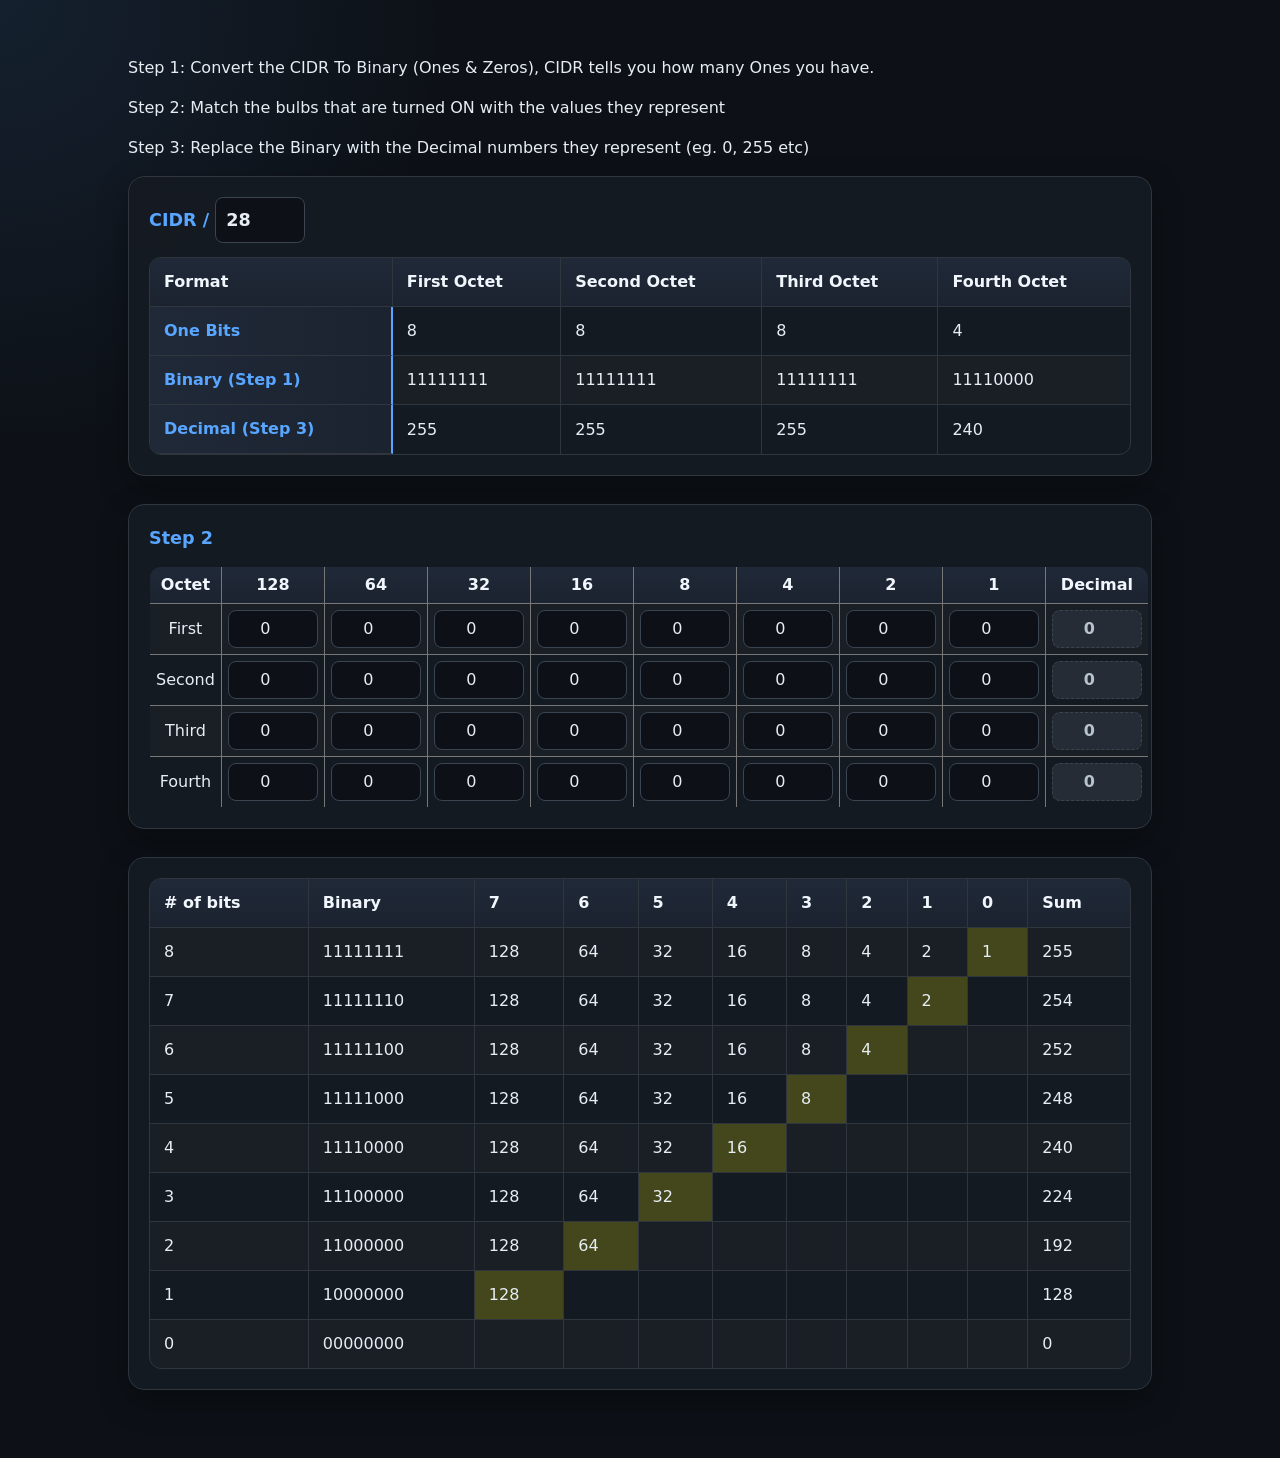
==== index.html @ d36b3829 "first commit" ====
<!DOCTYPE html>
<html lang="en">
<head>
  <meta charset="UTF-8" />
  <meta name="viewport" content="width=device-width, initial-scale=1.0" />
  <title>Subnetting</title>
  <style>
    :root {
      color-scheme: dark;
      --bg: #0d1117;
      --panel: #161b22;
      --panel-alt: #1f2630;
      --border: #30363d;
      --text: #e6edf3;
      --muted: #9da7b3;
      --accent: #58a6ff;
      --accent-soft: rgba(88, 166, 255, 0.14);
      --input-bg: #0d1117;
      --shadow: 0 12px 30px rgba(0, 0, 0, 0.35);
    }

    * {
      box-sizing: border-box;
    }

    body {
      margin: 0;
      min-height: 100vh;
      background:
        radial-gradient(circle at top left, rgba(88, 166, 255, 0.10), transparent 28rem),
        var(--bg);
      color: var(--text);
      font-family: Inter, ui-sans-serif, system-ui, -apple-system, BlinkMacSystemFont, "Segoe UI", sans-serif;
      line-height: 1.5;
      display: flex;
    }

    main {
      flex: 1;
      min-height: 0;
      padding-left: 10%;
      padding-right: 10%;
      width: min(1500px, calc(100% - 32px));
      margin: 40px auto;
    }

    h1 {
      margin: 0 0 8px;
      font-size: clamp(1.8rem, 4vw, 2.8rem);
      letter-spacing: -0.04em;
    }

    .subtitle {
      margin: 0 0 28px;
      color: var(--muted);
    }

    .table-card {
      margin-bottom: 28px;
      padding: 20px;
      overflow-x: auto;
      background: rgba(22, 27, 34, 0.94);
      border: 1px solid var(--border);
      border-radius: 16px;
      box-shadow: var(--shadow);
      backdrop-filter: blur(10px);
    }

    .table-card h2 {
      margin: 0 0 14px;
      font-size: 1.1rem;
      color: var(--accent);
    }

    table {
      width: 100%;
      min-width: 760px;
      border-collapse: separate;
      border-spacing: 0;
      overflow: hidden;
      border: 1px solid var(--border);
      border-radius: 12px;
    }

    th,
    td {
      padding: 12px 14px;
      border-right: 1px solid var(--border);
      border-bottom: 1px solid var(--border);
      text-align: left;
      white-space: nowrap;
    }

    th:last-child,
    td:last-child {
      border-right: 0;
    }

    tr:last-child td {
      border-bottom: 0;
    }

    thead th,
    tr:first-child th {
      background: linear-gradient(180deg, #202938, #1b2330);
      color: #f0f6fc;
      font-weight: 700;
    }

    tbody tr:nth-child(even) td {
      background: rgba(255, 255, 255, 0.018);
    }

    tbody tr:hover td {
      background: var(--accent-soft);
    }

    input[type="text"] {
      width: 100%;
      min-width: 90px;
      padding: 9px 10px;
      color: var(--text);
      background: var(--input-bg);
      border: 1px solid #3b4552;
      border-radius: 8px;
      outline: none;
      font: inherit;
      transition: border-color 150ms ease, box-shadow 150ms ease, background 150ms ease;
    }

    input[type="text"]:focus {
      border-color: var(--accent);
      box-shadow: 0 0 0 3px rgba(88, 166, 255, 0.16);
      background: #111821;
    }

    input[type="number"] {
      width: 100%;
      min-width: 90px;
      padding: 9px 10px;
      color: var(--text);
      background: var(--input-bg);
      border: 1px solid #3b4552;
      border-radius: 8px;
      outline: none;
      font: inherit;
      transition: border-color 150ms ease, box-shadow 150ms ease, background 150ms ease;
    }

    input[type="Number"]:focus {
      border-color: var(--accent);
      box-shadow: 0 0 0 3px rgba(88, 166, 255, 0.16);
      background: #111821;
    }

    input[readonly] {
      color: #b7c2cf;
      background: #252c35;
      border-style: dashed;
      cursor: not-allowed;
    }

    .status {
      font-weight: 700;
      color: #7ee787;
    }

    .muted {
      color: var(--muted);
    }

    @media (max-width: 700px) {
      main {
        width: min(100% - 20px, 1500px);
        margin: 20px auto;
      }

      .table-card {
        padding: 14px;
        border-radius: 12px;
      }

      th,
      td {
        padding: 10px;
      }
    }

    /* Javascript table changes */
    #binaryTable {
        border-collapse: collapse;
    }

    #binaryTable th,
    #binaryTable td {
        border: 1px solid #777;
        padding: 6px;
        text-align: center;
    }

    #binaryTable input {
        width: 42px;
        padding: 6px;
        text-align: center;
        box-sizing: border-box;
    }

    #binaryTable input[class="sum-input"] {
        appearance: textfield;
    }

    #binaryTable .sum-input {
        width: 60px;
        font-weight: bold;
    }

    #binaryTable .invalid-bit {
        background-color: #ffb3b3;
        border: 2px solid #c00000;
        color: #750000;
    }

    #binaryTable .invalid-sum {
        background-color: #ffdddd;
        color: #a00000;
    }
    /* Javascript table changes */
    tbody th[scope="row"] {
  background: linear-gradient(90deg, #202938, #1b2330);
  color: var(--accent);
  font-weight: 700;
  text-align: left;
  border-right: 2px solid var(--accent);
}
  </style>
</head>
<body>
  <main>
    <p>Step 1: Convert the CIDR To Binary (Ones & Zeros), CIDR tells you how many Ones you have.</p>
    <p>Step 2: Match the bulbs that are turned ON with the values they represent</p>
    <p>Step 3: Replace the Binary with the Decimal numbers they represent (eg. 0, 255 etc)</p>
    <section class="table-card">
    <h2>
        CIDR /
        <input
        id="cidrInput"
        type="number"
        min="0"
        max="32"
        step="1"
        value="28"
        aria-label="CIDR prefix length"
        style="width:10px"
        >
    </h2>

    <table aria-label="CIDR subnet mask summary">
        <thead>
        <tr>
            <th scope="col">Format</th>
            <th scope="col">First Octet</th>
            <th scope="col">Second Octet</th>
            <th scope="col">Third Octet</th>
            <th scope="col">Fourth Octet</th>
        </tr>
        </thead>

        <tbody>
        <tr>
            <th scope="row">One Bits</th>
            <td id="ones-0">8</td>
            <td id="ones-1">8</td>
            <td id="ones-2">8</td>
            <td id="ones-3">4</td>
        </tr>

        <tr>
            <th scope="row">Binary (Step 1)</th>
            <td id="binary-0">11111111</td>
            <td id="binary-1">11111111</td>
            <td id="binary-2">11111111</td>
            <td id="binary-3">11110000</td>
        </tr>

        <tr>
            <th scope="row">Decimal (Step 3)</th>
            <td id="decimal-0">255</td>
            <td id="decimal-1">255</td>
            <td id="decimal-2">255</td>
            <td id="decimal-3">240</td>
        </tr>
        </tbody>
    </table>
    </section>

    <section class="table-card">
      <h2>Step 2</h2>
      <div id="binaryTableContainer"></div>
    </section>

    <section class="table-card">
      <table aria-label="Monthly performance table">
        <tbody>
          <tr>
            <th># of bits</th>
            <th>Binary</th>
            <th>7</th>
            <th>6</th>
            <th>5</th>
            <th>4</th>
            <th>3</th>
            <th>2</th>
            <th>1</th>
            <th>0</th>
            <th>Sum</th>
          </tr>
          <tr>
            <td>8</td><td>11111111</td><td>128</td><td>64</td><td>32</td><td>16</td><td>8</td><td>4</td><td>2</td><td style="background: rgba(255, 255, 0, 0.2);">1</td><td>255</td>
          </tr>
          <tr>
            <td>7</td><td>11111110</td><td>128</td><td>64</td><td>32</td><td>16</td><td>8</td><td>4</td><td style="background: rgba(255, 255, 0, 0.2);">2</td><td></td><td>254</td>
          </tr>
          <tr>
            <td>6</td><td>11111100</td><td>128</td><td>64</td><td>32</td><td>16</td><td>8</td><td style="background: rgba(255, 255, 0, 0.2);">4</td><td></td><td></td><td>252</td>
          </tr>
          <tr>
            <td>5</td><td>11111000</td><td>128</td><td>64</td><td>32</td><td>16</td><td style="background: rgba(255, 255, 0, 0.2);">8</td><td></td><td></td><td></td><td>248</td>
          </tr>
          <tr>
            <td>4</td><td>11110000</td><td>128</td><td>64</td><td>32</td><td style="background: rgba(255, 255, 0, 0.2);">16</td><td></td><td></td><td></td><td></td><td>240</td>
          </tr>
          <tr>
            <td>3</td><td>11100000</td><td>128</td><td>64</td><td style="background: rgba(255, 255, 0, 0.2);">32</td><td></td><td></td><td></td><td></td><td></td><td>224</td>
          </tr>
          <tr>
            <td>2</td><td>11000000</td><td>128</td><td style="background: rgba(255, 255, 0, 0.2);">64</td><td></td><td></td><td></td><td></td><td></td><td></td><td>192</td>
          </tr>
          <tr>
            <td>1</td><td>10000000</td><td style="background: rgba(255, 255, 0, 0.2);">128</td><td></td><td></td><td></td><td></td><td></td><td></td><td></td><td>128</td>
          </tr>
          <tr>
            <td>0</td><td>00000000</td><td></td><td></td><td></td><td></td><td></td><td></td><td></td><td></td><td>0</td>
          </tr>
        </tbody>
      </table>
    </section>
  </main>
  <script src="script.js"></script>
</body>
</html>
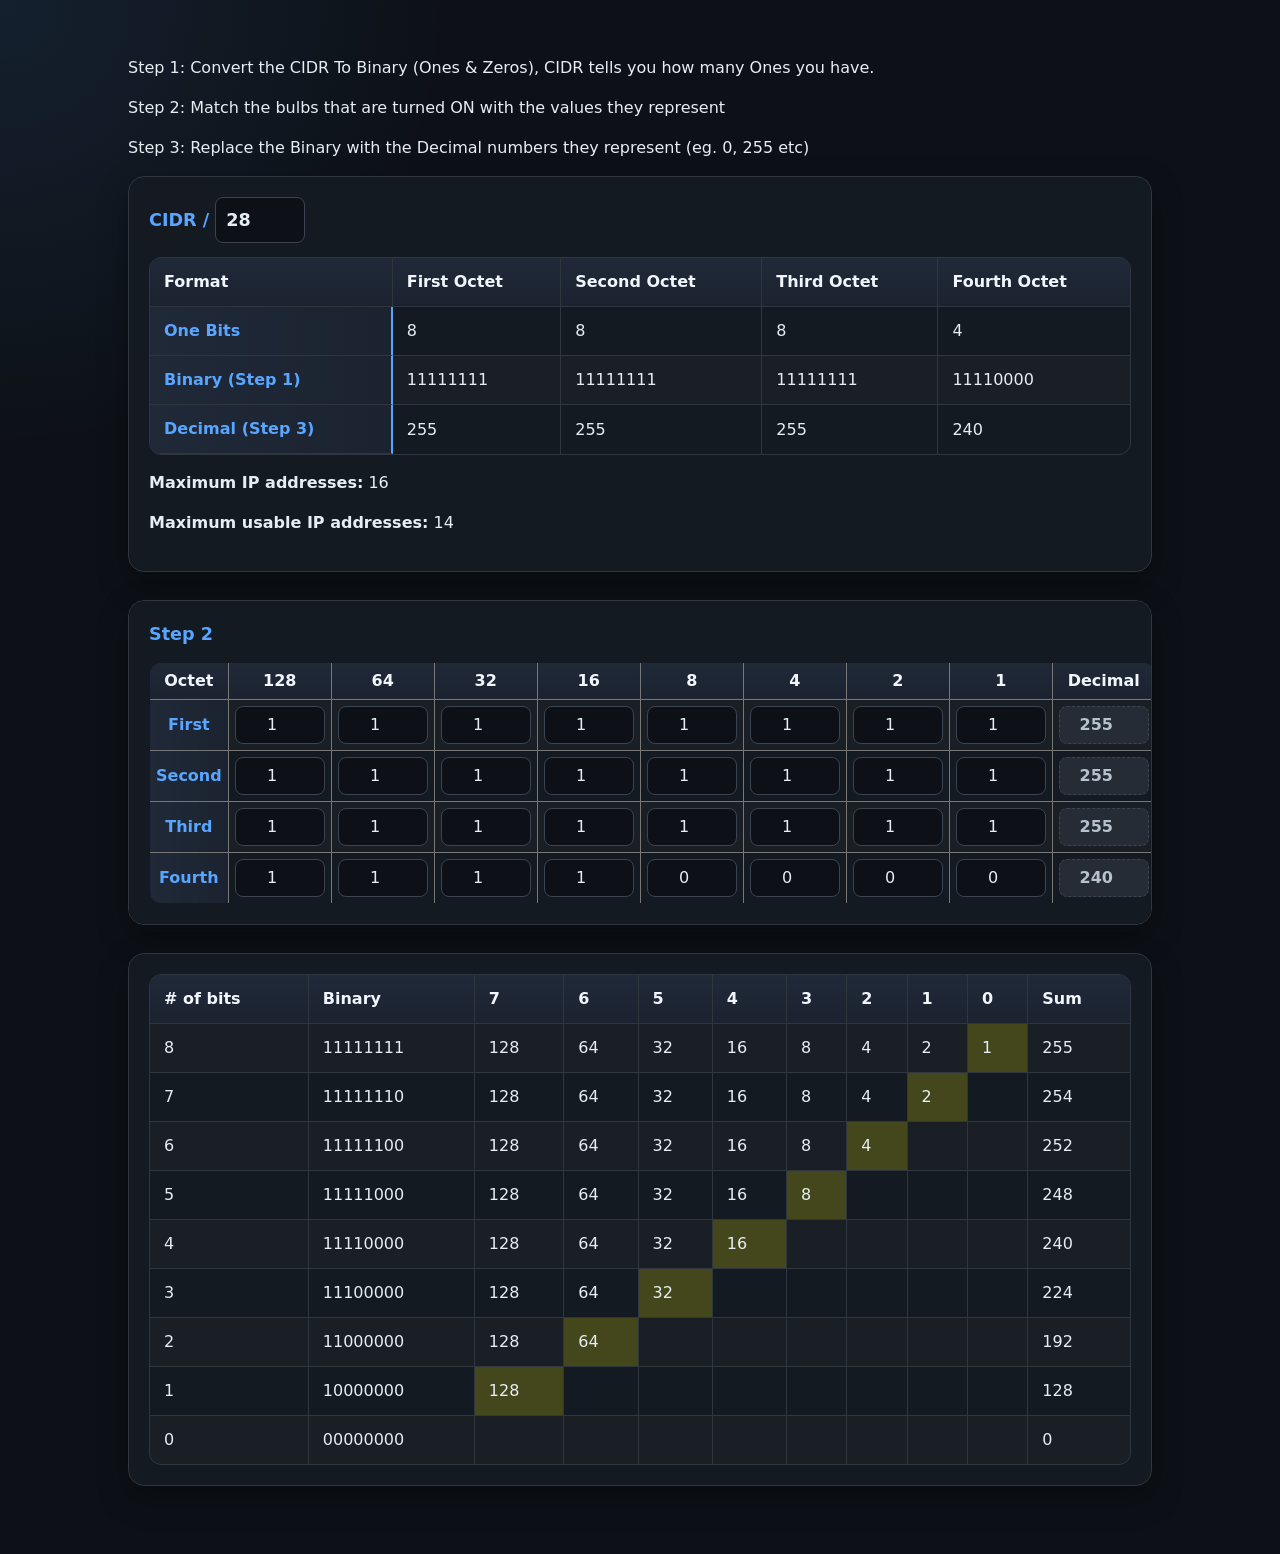
==== commit 9913555a: "enabled cross table changes. added maximum IP Addresses" ====
--- a/index.html
+++ b/index.html
@@ -291,7 +291,9 @@
         </tr>
         </tbody>
     </table>
+    <div id="maximum-possible-addresses"></div>
     </section>
+
 
     <section class="table-card">
       <h2>Step 2</h2>
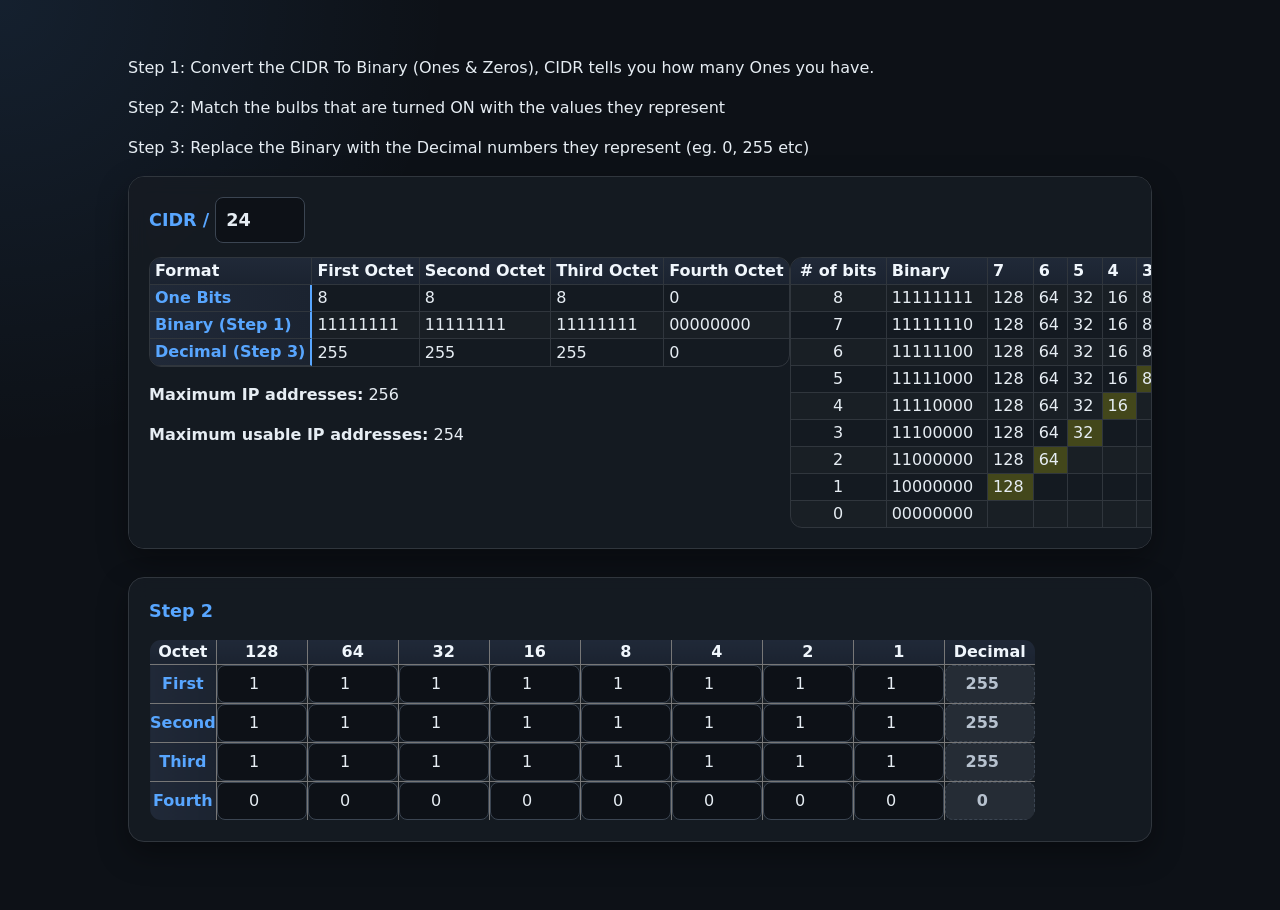
==== commit 1514fa21: "Altered the location of tables so that the entire page could be viewed on 1 1920x1200 monitor" ====
--- a/index.html
+++ b/index.html
@@ -73,8 +73,8 @@
     }
 
     table {
-      width: 100%;
-      min-width: 760px;
+     
+      min-width: 500px;
       border-collapse: separate;
       border-spacing: 0;
       overflow: hidden;
@@ -84,7 +84,10 @@
 
     th,
     td {
-      padding: 12px 14px;
+      min-width: 20px;
+      padding: 1px;
+      padding-left: 5px;
+      padding-right: 5px;
       border-right: 1px solid var(--border);
       border-bottom: 1px solid var(--border);
       text-align: left;
@@ -182,7 +185,7 @@
 
       th,
       td {
-        padding: 10px;
+        padding: 0px;
       }
     }
 
@@ -194,7 +197,7 @@
     #binaryTable th,
     #binaryTable td {
         border: 1px solid #777;
-        padding: 6px;
+        padding: 0px;
         text-align: center;
     }
 
@@ -226,12 +229,16 @@
     }
     /* Javascript table changes */
     tbody th[scope="row"] {
-  background: linear-gradient(90deg, #202938, #1b2330);
-  color: var(--accent);
-  font-weight: 700;
-  text-align: left;
-  border-right: 2px solid var(--accent);
-}
+    background: linear-gradient(90deg, #202938, #1b2330);
+    color: var(--accent);
+    font-weight: 700;
+    text-align: left;
+    border-right: 2px solid var(--accent);
+    }
+    .flex {
+        display: flex;
+        flex-direction: row;
+    }
   </style>
 </head>
 <body>
@@ -248,13 +255,14 @@
         min="0"
         max="32"
         step="1"
-        value="28"
+        value="24"
         aria-label="CIDR prefix length"
         style="width:10px"
         >
     </h2>
-
-    <table aria-label="CIDR subnet mask summary">
+    <div class="flex">
+        <div>
+    <table aria-label="CIDR subnet mask summary" width="50%">
         <thead>
         <tr>
             <th scope="col">Format</th>
@@ -271,7 +279,7 @@
             <td id="ones-0">8</td>
             <td id="ones-1">8</td>
             <td id="ones-2">8</td>
-            <td id="ones-3">4</td>
+            <td id="ones-3">0</td>
         </tr>
 
         <tr>
@@ -279,7 +287,7 @@
             <td id="binary-0">11111111</td>
             <td id="binary-1">11111111</td>
             <td id="binary-2">11111111</td>
-            <td id="binary-3">11110000</td>
+            <td id="binary-3">00000000</td>
         </tr>
 
         <tr>
@@ -287,24 +295,17 @@
             <td id="decimal-0">255</td>
             <td id="decimal-1">255</td>
             <td id="decimal-2">255</td>
-            <td id="decimal-3">240</td>
+            <td id="decimal-3">0</td>
         </tr>
         </tbody>
     </table>
     <div id="maximum-possible-addresses"></div>
-    </section>
-
-
-    <section class="table-card">
-      <h2>Step 2</h2>
-      <div id="binaryTableContainer"></div>
-    </section>
-
-    <section class="table-card">
-      <table aria-label="Monthly performance table">
+    </div>
+    <div class="spacer" style="width: 20px;"></div>
+    <table aria-label="binary breakdown" width="50%">
         <tbody>
           <tr>
-            <th># of bits</th>
+            <th><center># of bits</center></th>
             <th>Binary</th>
             <th>7</th>
             <th>6</th>
@@ -317,34 +318,42 @@
             <th>Sum</th>
           </tr>
           <tr>
-            <td>8</td><td>11111111</td><td>128</td><td>64</td><td>32</td><td>16</td><td>8</td><td>4</td><td>2</td><td style="background: rgba(255, 255, 0, 0.2);">1</td><td>255</td>
-          </tr>
-          <tr>
-            <td>7</td><td>11111110</td><td>128</td><td>64</td><td>32</td><td>16</td><td>8</td><td>4</td><td style="background: rgba(255, 255, 0, 0.2);">2</td><td></td><td>254</td>
-          </tr>
-          <tr>
-            <td>6</td><td>11111100</td><td>128</td><td>64</td><td>32</td><td>16</td><td>8</td><td style="background: rgba(255, 255, 0, 0.2);">4</td><td></td><td></td><td>252</td>
-          </tr>
-          <tr>
-            <td>5</td><td>11111000</td><td>128</td><td>64</td><td>32</td><td>16</td><td style="background: rgba(255, 255, 0, 0.2);">8</td><td></td><td></td><td></td><td>248</td>
-          </tr>
-          <tr>
-            <td>4</td><td>11110000</td><td>128</td><td>64</td><td>32</td><td style="background: rgba(255, 255, 0, 0.2);">16</td><td></td><td></td><td></td><td></td><td>240</td>
-          </tr>
-          <tr>
-            <td>3</td><td>11100000</td><td>128</td><td>64</td><td style="background: rgba(255, 255, 0, 0.2);">32</td><td></td><td></td><td></td><td></td><td></td><td>224</td>
-          </tr>
-          <tr>
-            <td>2</td><td>11000000</td><td>128</td><td style="background: rgba(255, 255, 0, 0.2);">64</td><td></td><td></td><td></td><td></td><td></td><td></td><td>192</td>
-          </tr>
-          <tr>
-            <td>1</td><td>10000000</td><td style="background: rgba(255, 255, 0, 0.2);">128</td><td></td><td></td><td></td><td></td><td></td><td></td><td></td><td>128</td>
-          </tr>
-          <tr>
-            <td>0</td><td>00000000</td><td></td><td></td><td></td><td></td><td></td><td></td><td></td><td></td><td>0</td>
+            <td><center>8</center></td><td>11111111</td><td>128</td><td>64</td><td>32</td><td>16</td><td>8</td><td>4</td><td>2</td><td style="background: rgba(255, 255, 0, 0.2);">1</td><td>255</td>
+          </tr>
+          <tr>
+            <td><center>7</center></td><td>11111110</td><td>128</td><td>64</td><td>32</td><td>16</td><td>8</td><td>4</td><td style="background: rgba(255, 255, 0, 0.2);">2</td><td></td><td>254</td>
+          </tr>
+          <tr>
+            <td><center>6</center></td><td>11111100</td><td>128</td><td>64</td><td>32</td><td>16</td><td>8</td><td style="background: rgba(255, 255, 0, 0.2);">4</td><td></td><td></td><td>252</td>
+          </tr>
+          <tr>
+            <td><center>5</center></td><td>11111000</td><td>128</td><td>64</td><td>32</td><td>16</td><td style="background: rgba(255, 255, 0, 0.2);">8</td><td></td><td></td><td></td><td>248</td>
+          </tr>
+          <tr>
+            <td><center>4</center></td><td>11110000</td><td>128</td><td>64</td><td>32</td><td style="background: rgba(255, 255, 0, 0.2);">16</td><td></td><td></td><td></td><td></td><td>240</td>
+          </tr>
+          <tr>
+            <td><center>3</center></td><td>11100000</td><td>128</td><td>64</td><td style="background: rgba(255, 255, 0, 0.2);">32</td><td></td><td></td><td></td><td></td><td></td><td>224</td>
+          </tr>
+          <tr>
+            <td><center>2</center></td><td>11000000</td><td>128</td><td style="background: rgba(255, 255, 0, 0.2);">64</td><td></td><td></td><td></td><td></td><td></td><td></td><td>192</td>
+          </tr>
+          <tr>
+            <td><center>1</center></td><td>10000000</td><td style="background: rgba(255, 255, 0, 0.2);">128</td><td></td><td></td><td></td><td></td><td></td><td></td><td></td><td>128</td>
+          </tr>
+          <tr>
+            <td><center>0</center></td><td>00000000</td><td></td><td></td><td></td><td></td><td></td><td></td><td></td><td></td><td>0</td>
           </tr>
         </tbody>
       </table>
+    </div>
+    
+    </section>
+
+
+    <section class="table-card">
+      <h2>Step 2</h2>
+      <div id="binaryTableContainer"></div>
     </section>
   </main>
   <script src="script.js"></script>
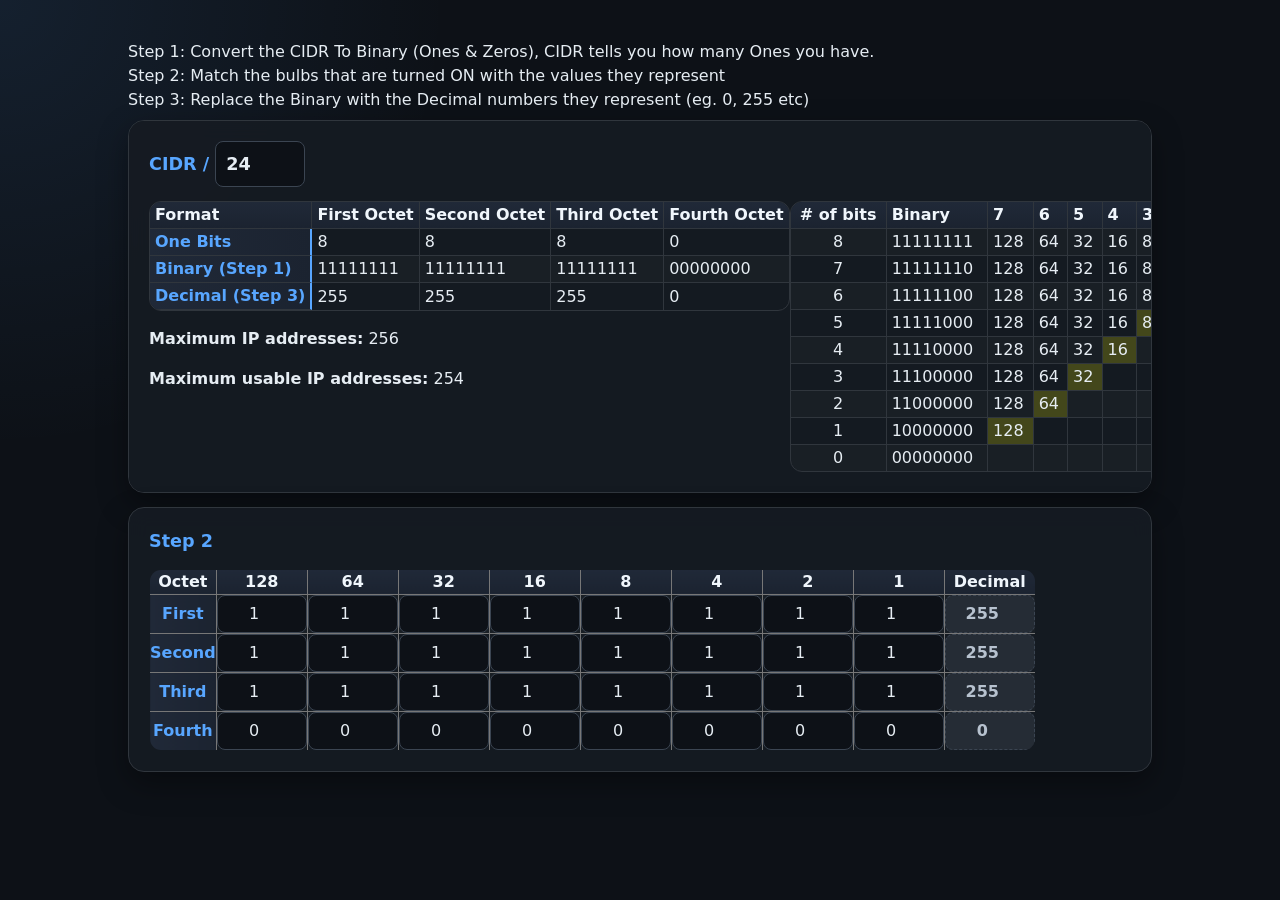
==== commit 856f4fd1: "further optimized spacing on the page" ====
--- a/index.html
+++ b/index.html
@@ -56,7 +56,7 @@
     }
 
     .table-card {
-      margin-bottom: 28px;
+      margin-bottom: 14px;
       padding: 20px;
       overflow-x: auto;
       background: rgba(22, 27, 34, 0.94);
@@ -243,9 +243,9 @@
 </head>
 <body>
   <main>
-    <p>Step 1: Convert the CIDR To Binary (Ones & Zeros), CIDR tells you how many Ones you have.</p>
-    <p>Step 2: Match the bulbs that are turned ON with the values they represent</p>
-    <p>Step 3: Replace the Binary with the Decimal numbers they represent (eg. 0, 255 etc)</p>
+    <div>Step 1: Convert the CIDR To Binary (Ones & Zeros), CIDR tells you how many Ones you have.</div>
+    <div>Step 2: Match the bulbs that are turned ON with the values they represent</div>
+    <div style="padding-bottom:8px">Step 3: Replace the Binary with the Decimal numbers they represent (eg. 0, 255 etc)</div>
     <section class="table-card">
     <h2>
         CIDR /
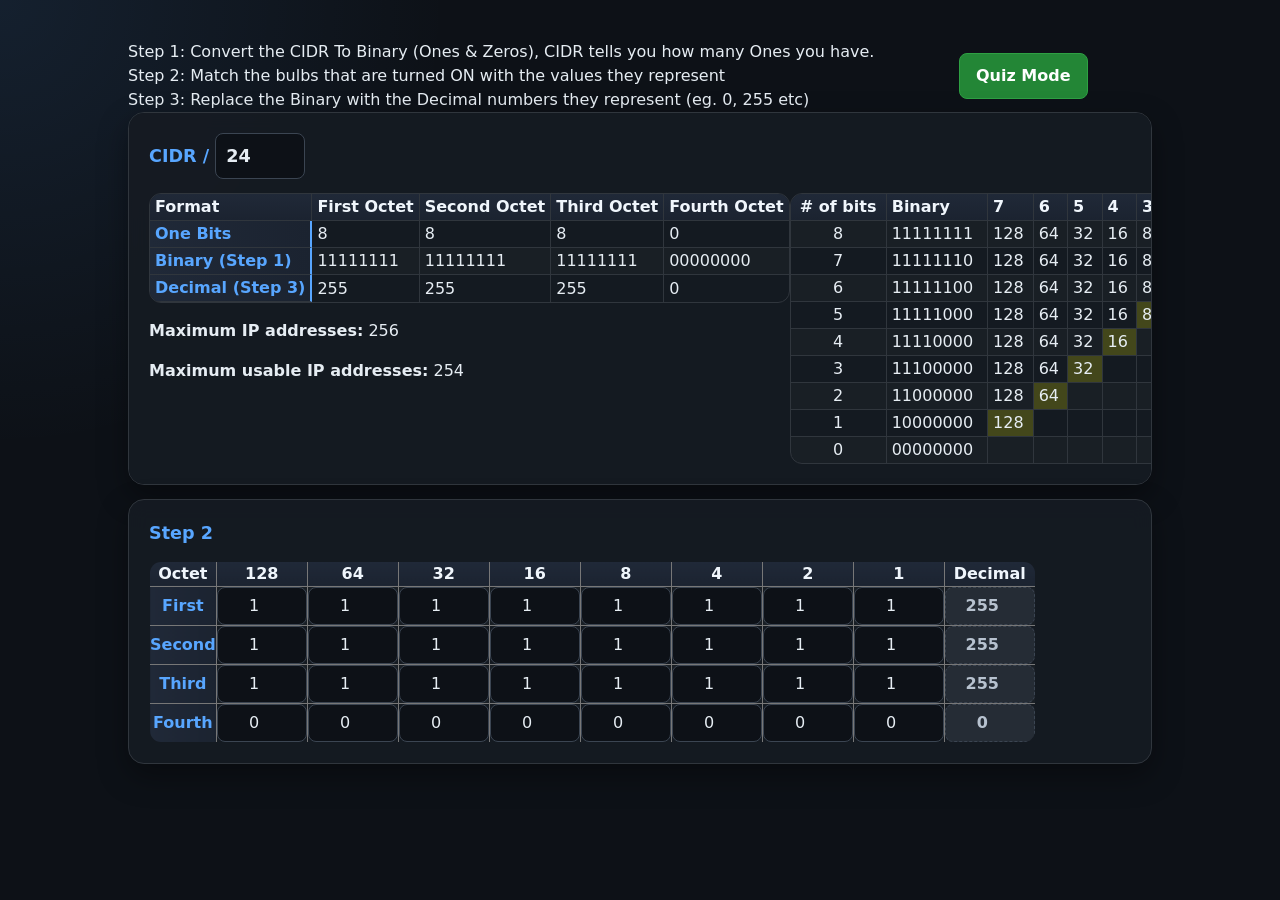
==== commit 567f915f: "added a quiz functionality for learning" ====
--- a/index.html
+++ b/index.html
@@ -4,248 +4,21 @@
   <meta charset="UTF-8" />
   <meta name="viewport" content="width=device-width, initial-scale=1.0" />
   <title>Subnetting</title>
-  <style>
-    :root {
-      color-scheme: dark;
-      --bg: #0d1117;
-      --panel: #161b22;
-      --panel-alt: #1f2630;
-      --border: #30363d;
-      --text: #e6edf3;
-      --muted: #9da7b3;
-      --accent: #58a6ff;
-      --accent-soft: rgba(88, 166, 255, 0.14);
-      --input-bg: #0d1117;
-      --shadow: 0 12px 30px rgba(0, 0, 0, 0.35);
-    }
-
-    * {
-      box-sizing: border-box;
-    }
-
-    body {
-      margin: 0;
-      min-height: 100vh;
-      background:
-        radial-gradient(circle at top left, rgba(88, 166, 255, 0.10), transparent 28rem),
-        var(--bg);
-      color: var(--text);
-      font-family: Inter, ui-sans-serif, system-ui, -apple-system, BlinkMacSystemFont, "Segoe UI", sans-serif;
-      line-height: 1.5;
-      display: flex;
-    }
-
-    main {
-      flex: 1;
-      min-height: 0;
-      padding-left: 10%;
-      padding-right: 10%;
-      width: min(1500px, calc(100% - 32px));
-      margin: 40px auto;
-    }
-
-    h1 {
-      margin: 0 0 8px;
-      font-size: clamp(1.8rem, 4vw, 2.8rem);
-      letter-spacing: -0.04em;
-    }
-
-    .subtitle {
-      margin: 0 0 28px;
-      color: var(--muted);
-    }
-
-    .table-card {
-      margin-bottom: 14px;
-      padding: 20px;
-      overflow-x: auto;
-      background: rgba(22, 27, 34, 0.94);
-      border: 1px solid var(--border);
-      border-radius: 16px;
-      box-shadow: var(--shadow);
-      backdrop-filter: blur(10px);
-    }
-
-    .table-card h2 {
-      margin: 0 0 14px;
-      font-size: 1.1rem;
-      color: var(--accent);
-    }
-
-    table {
-     
-      min-width: 500px;
-      border-collapse: separate;
-      border-spacing: 0;
-      overflow: hidden;
-      border: 1px solid var(--border);
-      border-radius: 12px;
-    }
-
-    th,
-    td {
-      min-width: 20px;
-      padding: 1px;
-      padding-left: 5px;
-      padding-right: 5px;
-      border-right: 1px solid var(--border);
-      border-bottom: 1px solid var(--border);
-      text-align: left;
-      white-space: nowrap;
-    }
-
-    th:last-child,
-    td:last-child {
-      border-right: 0;
-    }
-
-    tr:last-child td {
-      border-bottom: 0;
-    }
-
-    thead th,
-    tr:first-child th {
-      background: linear-gradient(180deg, #202938, #1b2330);
-      color: #f0f6fc;
-      font-weight: 700;
-    }
-
-    tbody tr:nth-child(even) td {
-      background: rgba(255, 255, 255, 0.018);
-    }
-
-    tbody tr:hover td {
-      background: var(--accent-soft);
-    }
-
-    input[type="text"] {
-      width: 100%;
-      min-width: 90px;
-      padding: 9px 10px;
-      color: var(--text);
-      background: var(--input-bg);
-      border: 1px solid #3b4552;
-      border-radius: 8px;
-      outline: none;
-      font: inherit;
-      transition: border-color 150ms ease, box-shadow 150ms ease, background 150ms ease;
-    }
-
-    input[type="text"]:focus {
-      border-color: var(--accent);
-      box-shadow: 0 0 0 3px rgba(88, 166, 255, 0.16);
-      background: #111821;
-    }
-
-    input[type="number"] {
-      width: 100%;
-      min-width: 90px;
-      padding: 9px 10px;
-      color: var(--text);
-      background: var(--input-bg);
-      border: 1px solid #3b4552;
-      border-radius: 8px;
-      outline: none;
-      font: inherit;
-      transition: border-color 150ms ease, box-shadow 150ms ease, background 150ms ease;
-    }
-
-    input[type="Number"]:focus {
-      border-color: var(--accent);
-      box-shadow: 0 0 0 3px rgba(88, 166, 255, 0.16);
-      background: #111821;
-    }
-
-    input[readonly] {
-      color: #b7c2cf;
-      background: #252c35;
-      border-style: dashed;
-      cursor: not-allowed;
-    }
-
-    .status {
-      font-weight: 700;
-      color: #7ee787;
-    }
-
-    .muted {
-      color: var(--muted);
-    }
-
-    @media (max-width: 700px) {
-      main {
-        width: min(100% - 20px, 1500px);
-        margin: 20px auto;
-      }
-
-      .table-card {
-        padding: 14px;
-        border-radius: 12px;
-      }
-
-      th,
-      td {
-        padding: 0px;
-      }
-    }
-
-    /* Javascript table changes */
-    #binaryTable {
-        border-collapse: collapse;
-    }
-
-    #binaryTable th,
-    #binaryTable td {
-        border: 1px solid #777;
-        padding: 0px;
-        text-align: center;
-    }
-
-    #binaryTable input {
-        width: 42px;
-        padding: 6px;
-        text-align: center;
-        box-sizing: border-box;
-    }
-
-    #binaryTable input[class="sum-input"] {
-        appearance: textfield;
-    }
-
-    #binaryTable .sum-input {
-        width: 60px;
-        font-weight: bold;
-    }
-
-    #binaryTable .invalid-bit {
-        background-color: #ffb3b3;
-        border: 2px solid #c00000;
-        color: #750000;
-    }
-
-    #binaryTable .invalid-sum {
-        background-color: #ffdddd;
-        color: #a00000;
-    }
-    /* Javascript table changes */
-    tbody th[scope="row"] {
-    background: linear-gradient(90deg, #202938, #1b2330);
-    color: var(--accent);
-    font-weight: 700;
-    text-align: left;
-    border-right: 2px solid var(--accent);
-    }
-    .flex {
-        display: flex;
-        flex-direction: row;
-    }
-  </style>
+  <link rel="stylesheet" href="styles.css" />
 </head>
 <body>
   <main>
-    <div>Step 1: Convert the CIDR To Binary (Ones & Zeros), CIDR tells you how many Ones you have.</div>
-    <div>Step 2: Match the bulbs that are turned ON with the values they represent</div>
-    <div style="padding-bottom:8px">Step 3: Replace the Binary with the Decimal numbers they represent (eg. 0, 255 etc)</div>
+    <div class="top-row">
+    <div class="steps">
+        <div>Step 1: Convert the CIDR To Binary (Ones & Zeros), CIDR tells you how many Ones you have.</div>
+        <div>Step 2: Match the bulbs that are turned ON with the values they represent</div>
+        <div>Step 3: Replace the Binary with the Decimal numbers they represent (eg. 0, 255 etc)</div>
+    </div>
+
+    <div class="page-actions">
+        <a class="button-link" href="quiz.html">Quiz Mode</a>
+    </div>
+    </div>
     <section class="table-card">
     <h2>
         CIDR /
--- a/styles.css
+++ b/styles.css
@@ -0,0 +1,280 @@
+:root {
+      color-scheme: dark;
+      --bg: #0d1117;
+      --panel: #161b22;
+      --panel-alt: #1f2630;
+      --border: #30363d;
+      --text: #e6edf3;
+      --muted: #9da7b3;
+      --accent: #58a6ff;
+      --accent-soft: rgba(88, 166, 255, 0.14);
+      --input-bg: #0d1117;
+      --shadow: 0 12px 30px rgba(0, 0, 0, 0.35);
+    }
+
+    * {
+      box-sizing: border-box;
+    }
+
+    body {
+      margin: 0;
+      min-height: 100vh;
+      background:
+        radial-gradient(circle at top left, rgba(88, 166, 255, 0.10), transparent 28rem),
+        var(--bg);
+      color: var(--text);
+      font-family: Inter, ui-sans-serif, system-ui, -apple-system, BlinkMacSystemFont, "Segoe UI", sans-serif;
+      line-height: 1.5;
+      display: flex;
+    }
+
+    main {
+      flex: 1;
+      min-height: 0;
+      padding-left: 10%;
+      padding-right: 10%;
+      width: min(1500px, calc(100% - 32px));
+      margin: 40px auto;
+    }
+
+    h1 {
+      margin: 0 0 8px;
+      font-size: clamp(1.8rem, 4vw, 2.8rem);
+      letter-spacing: -0.04em;
+    }
+
+    .subtitle {
+      margin: 0 0 28px;
+      color: var(--muted);
+    }
+
+    .table-card {
+      margin-bottom: 14px;
+      padding: 20px;
+      overflow-x: auto;
+      background: rgba(22, 27, 34, 0.94);
+      border: 1px solid var(--border);
+      border-radius: 16px;
+      box-shadow: var(--shadow);
+      backdrop-filter: blur(10px);
+    }
+
+    .table-card h2 {
+      margin: 0 0 14px;
+      font-size: 1.1rem;
+      color: var(--accent);
+    }
+
+    table {
+     
+      min-width: 500px;
+      border-collapse: separate;
+      border-spacing: 0;
+      overflow: hidden;
+      border: 1px solid var(--border);
+      border-radius: 12px;
+    }
+
+    th,
+    td {
+      min-width: 20px;
+      padding: 1px;
+      padding-left: 5px;
+      padding-right: 5px;
+      border-right: 1px solid var(--border);
+      border-bottom: 1px solid var(--border);
+      text-align: left;
+      white-space: nowrap;
+    }
+
+    th:last-child,
+    td:last-child {
+      border-right: 0;
+    }
+
+    tr:last-child td {
+      border-bottom: 0;
+    }
+
+    thead th,
+    tr:first-child th {
+      background: linear-gradient(180deg, #202938, #1b2330);
+      color: #f0f6fc;
+      font-weight: 700;
+    }
+
+    tbody tr:nth-child(even) td {
+      background: rgba(255, 255, 255, 0.018);
+    }
+
+    tbody tr:hover td {
+      background: var(--accent-soft);
+    }
+
+    input[type="text"] {
+      width: 100%;
+      min-width: 90px;
+      padding: 9px 10px;
+      color: var(--text);
+      background: var(--input-bg);
+      border: 1px solid #3b4552;
+      border-radius: 8px;
+      outline: none;
+      font: inherit;
+      transition: border-color 150ms ease, box-shadow 150ms ease, background 150ms ease;
+    }
+
+    input[type="text"]:focus {
+      border-color: var(--accent);
+      box-shadow: 0 0 0 3px rgba(88, 166, 255, 0.16);
+      background: #111821;
+    }
+
+    input[type="number"] {
+      width: 100%;
+      min-width: 90px;
+      padding: 9px 10px;
+      color: var(--text);
+      background: var(--input-bg);
+      border: 1px solid #3b4552;
+      border-radius: 8px;
+      outline: none;
+      font: inherit;
+      transition: border-color 150ms ease, box-shadow 150ms ease, background 150ms ease;
+    }
+
+    input[type="Number"]:focus {
+      border-color: var(--accent);
+      box-shadow: 0 0 0 3px rgba(88, 166, 255, 0.16);
+      background: #111821;
+    }
+
+    input[readonly] {
+      color: #b7c2cf;
+      background: #252c35;
+      border-style: dashed;
+      cursor: not-allowed;
+    }
+
+    .status {
+      font-weight: 700;
+      color: #7ee787;
+    }
+
+    .muted {
+      color: var(--muted);
+    }
+
+    @media (max-width: 700px) {
+      main {
+        width: min(100% - 20px, 1500px);
+        margin: 20px auto;
+      }
+
+      .table-card {
+        padding: 14px;
+        border-radius: 12px;
+      }
+
+      th,
+      td {
+        padding: 0px;
+      }
+    }
+
+    /* Javascript table changes */
+    #binaryTable {
+        border-collapse: collapse;
+    }
+
+    #binaryTable th,
+    #binaryTable td {
+        border: 1px solid #777;
+        padding: 0px;
+        text-align: center;
+    }
+
+    #binaryTable input {
+        width: 42px;
+        padding: 6px;
+        text-align: center;
+        box-sizing: border-box;
+    }
+
+    #binaryTable input[class="sum-input"] {
+        appearance: textfield;
+    }
+
+    #binaryTable .sum-input {
+        width: 60px;
+        font-weight: bold;
+    }
+
+    #binaryTable .invalid-bit {
+        background-color: #ffb3b3;
+        border: 2px solid #c00000;
+        color: #750000;
+    }
+
+    #binaryTable .invalid-sum {
+        background-color: #ffdddd;
+        color: #a00000;
+    }
+    /* Javascript table changes */
+    tbody th[scope="row"] {
+    background: linear-gradient(90deg, #202938, #1b2330);
+    color: var(--accent);
+    font-weight: 700;
+    text-align: left;
+    border-right: 2px solid var(--accent);
+    }
+    .flex {
+        display: flex;
+        flex-direction: row;
+    }
+
+    .page-actions {
+    flex: 1;
+    display: flex;
+    align-items: center;      /* vertical */
+    justify-content: center;  /* horizontal */
+    margin-bottom: 0;
+    }
+
+    .button-link,
+    button {
+    display: inline-block;
+    padding: 10px 16px;
+    color: #ffffff;
+    background: #238636;
+    border: 1px solid #2ea043;
+    border-radius: 8px;
+    font: inherit;
+    font-weight: 700;
+    text-decoration: none;
+    cursor: pointer;
+    }
+
+    .button-link:hover,
+    button:hover {
+    background: #2ea043;
+    }
+
+    button.secondary {
+    background: #21262d;
+    border-color: #3b4552;
+    }
+
+    button.secondary:hover {
+    background: #30363d;
+    }
+
+    .top-row {
+    display: flex;
+    align-items: stretch;
+    gap: 20px;
+    }
+
+    .steps {
+    flex: 0 1 auto;
+    }
